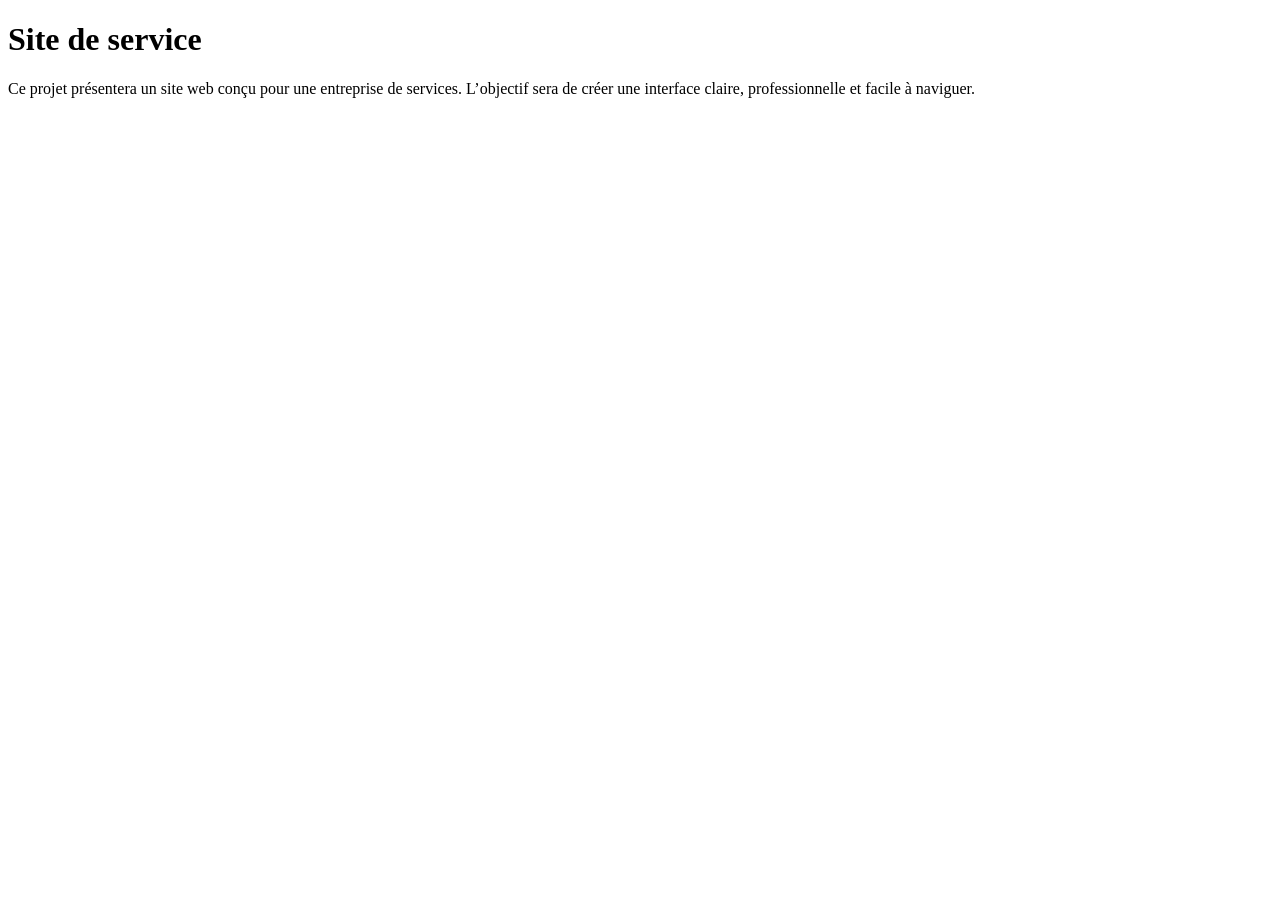
==== pages/services/quickpic.html @ 3af85bb4 "Création de la structure du projet QuickPic" ====
<!DOCTYPE html>
<html lang="fr">
<head>
    <title>Site de service</title>
</head>
<body>
    <h1>Site de service</h1>
    <p>Ce projet présentera un site web conçu pour une entreprise de services. L’objectif sera de créer une interface claire, professionnelle et facile à naviguer.</p>
</body>
</html>
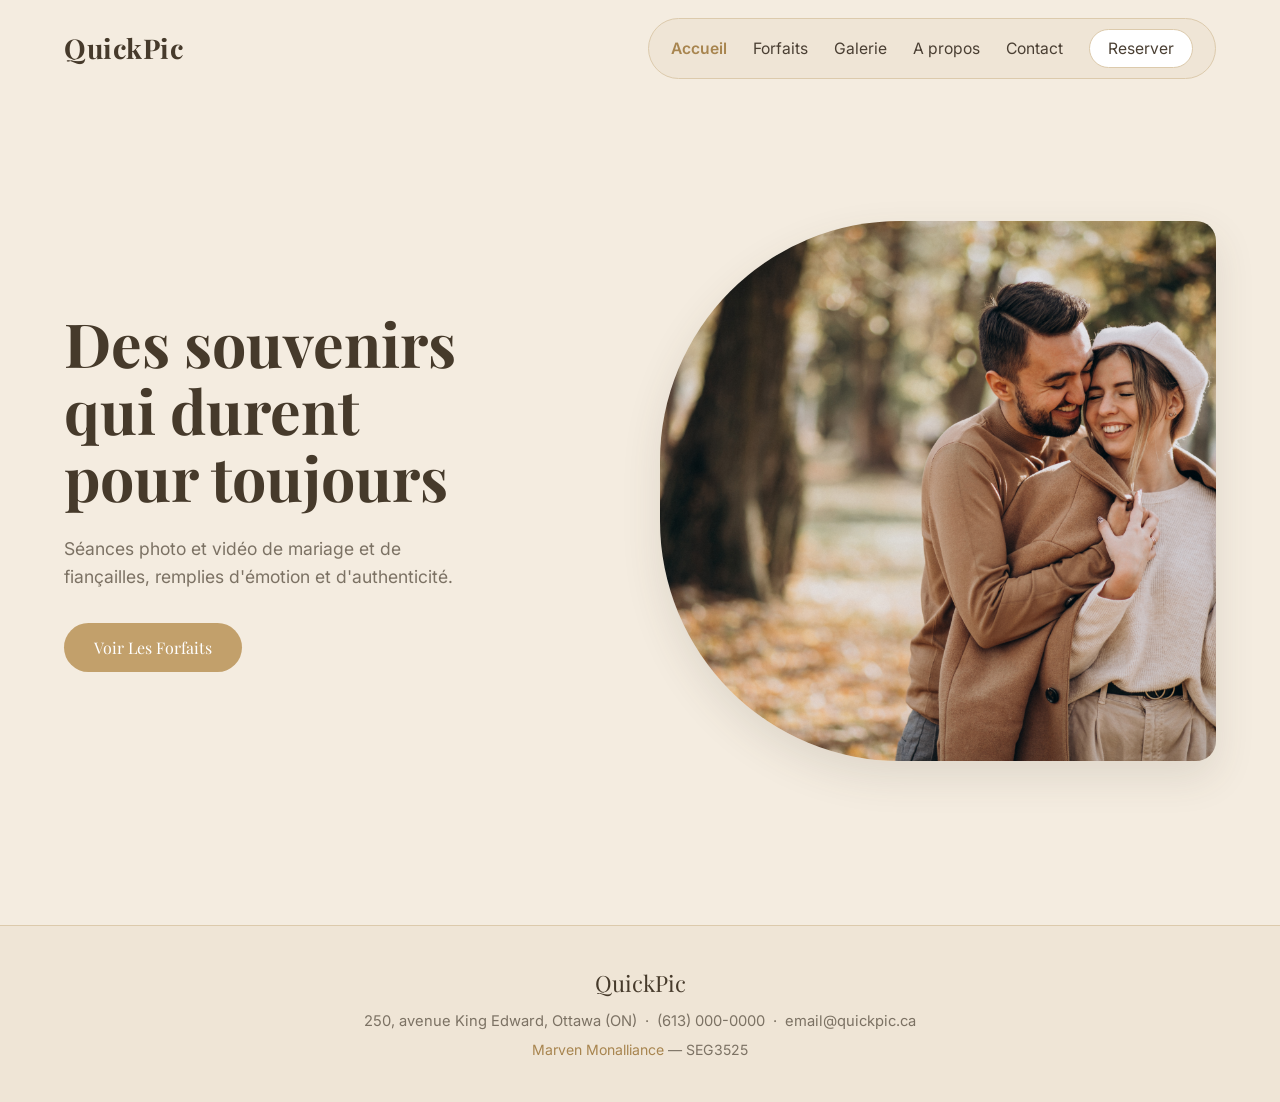
==== commit b6351673: "Ajout du site de service QuickPic" ====
--- a/pages/services/quickpic.html
+++ b/pages/services/quickpic.html
@@ -1,10 +1,237 @@
 <!DOCTYPE html>
 <html lang="fr">
 <head>
-    <title>Site de service</title>
+  <meta charset="UTF-8">
+  <meta name="viewport" content="width=device-width, initial-scale=1">
+  <title>QuickPic | Photographie & Vidéographie de mariage</title>
+
+  <!-- Polices Google (Playfair Display pour les titres, Inter pour le texte) -->
+  <link rel="preconnect" href="https://fonts.googleapis.com">
+  <link rel="preconnect" href="https://fonts.gstatic.com" crossorigin>
+  <link href="https://fonts.googleapis.com/css2?family=Playfair+Display:wght@500;600;700&family=Inter:wght@400;500;600&display=swap" rel="stylesheet">
+
+  <!-- Bootstrap Icons via CDN -->
+  <link href="https://cdn.jsdelivr.net/npm/bootstrap-icons@1.11.3/font/bootstrap-icons.css" rel="stylesheet">
+
+  <!-- Feuille de style personnalisée -->
+  <link href="style.css" rel="stylesheet">
 </head>
 <body>
-    <h1>Site de service</h1>
-    <p>Ce projet présentera un site web conçu pour une entreprise de services. L’objectif sera de créer une interface claire, professionnelle et facile à naviguer.</p>
+
+  <!-- En-tête: barre de navigation flottante -->
+  <header class="navbar">
+    <a class="brand" data-nav="accueil">QuickPic</a>
+
+    <!-- Bouton menu pour l'affichage mobile -->
+    <button class="nav-toggle" id="nav-toggle" aria-label="Ouvrir le menu">
+      <i class="bi bi-list"></i>
+    </button>
+
+    <nav class="nav-links" id="nav-links" aria-label="Navigation principale">
+      <a data-nav="accueil" class="active">Accueil</a>
+      <a data-nav="forfaits">Forfaits</a>
+      <a data-nav="galerie">Galerie</a>
+      <a data-nav="apropos">A propos</a>
+      <a data-nav="contact">Contact</a>
+      <a data-nav="contact" class="btn-reserver">Reserver</a>
+    </nav>
+  </header>
+
+  <main>
+
+    <!-- Vue 1: Accueil / Hero -->
+    <section id="accueil" class="view active">
+      <div class="hero">
+        <div class="hero-text">
+          <h1>Des souvenirs<br>qui durent<br>pour toujours</h1>
+          <p>
+            Séances photo et vidéo de mariage et de fiançailles,
+            remplies d'émotion et d'authenticité.
+          </p>
+          <button class="btn-gold" data-nav="forfaits">Voir Les Forfaits</button>
+        </div>
+        <div class="hero-image">
+          <img src="images/accuiel.jpg" alt="Couple de fiancés enlacés en automne">
+        </div>
+      </div>
+    </section>
+
+    <!-- Vue 2: Forfaits -->
+    <section id="forfaits" class="view">
+      <h2 class="view-title">Veuillez trouver ci-dessous nos forfaits</h2>
+
+      <div class="forfaits-grid">
+        <!-- Forfait Classique -->
+        <article class="forfait-card">
+          <h3>Classique</h3>
+          <p class="prix">299$</p>
+          <ul>
+            <li>1 heure de séance</li>
+            <li>25 photos retouchées</li>
+            <li>Galerie en ligne</li>
+          </ul>
+          <button class="btn-gold" data-forfait="Forfait Classique (Photo)">Choisir</button>
+        </article>
+
+        <!-- Forfait Premium -->
+        <article class="forfait-card">
+          <h3>Premium</h3>
+          <p class="prix">399$</p>
+          <ul>
+            <li>1 heure de tournage</li>
+            <li>Montage professionnel</li>
+            <li>Vidéo HD</li>
+          </ul>
+          <button class="btn-gold" data-forfait="Forfait Premium (Vidéo)">Choisir</button>
+        </article>
+
+        <!-- Forfait Ultra -->
+        <article class="forfait-card">
+          <h3>Ultra</h3>
+          <p class="prix">499$</p>
+          <ul>
+            <li>Photos + vidéo</li>
+            <li>Retouches incluses</li>
+            <li>Galerie complète</li>
+          </ul>
+          <button class="btn-gold" data-forfait="Forfait Ultra (Photo + Vidéo)">Choisir</button>
+        </article>
+      </div>
+
+      <p class="forfaits-note">Tous nos forfaits peuvent être personnalisés selon vos besoins.</p>
+    </section>
+
+    <!-- Vue 3: Galerie -->
+    <section id="galerie" class="view">
+      <h2 class="view-title">Notre galerie</h2>
+      <p class="view-subtitle">Un aperçu des moments que nous avons immortalisés.</p>
+
+      <!-- Les images sont injectées par script.js puis ouvrables dans la visionneuse -->
+      <div class="galerie-grid" id="galerie-grid"></div>
+    </section>
+
+    <!-- Vue 4: À propos -->
+    <section id="apropos" class="view">
+      <h2 class="view-title">À propos de QuickPic</h2>
+
+      <div class="apropos-grid">
+        <div class="apropos-text">
+          <p>
+            <strong>QuickPic</strong> est une entreprise de photographie et de vidéographie
+            spécialisée dans les mariages, les fiançailles et les événements importants.
+          </p>
+          <p>
+            Notre mission est simple: vous permettre de conserver des souvenirs durables
+            de vos moments les plus précieux. Consultez nos forfaits, explorez notre galerie
+            et envoyez-nous une demande de réservation en quelques clics.
+          </p>
+
+          <ul class="coordonnees">
+            <li><i class="bi bi-geo-alt-fill"></i> 100 Louis-Pasteur Private, Ottawa, ON</li>
+            <li><i class="bi bi-telephone-fill"></i> (613) 000-0000</li>
+            <li><i class="bi bi-envelope-fill"></i> email@quickpic.ca</li>
+            <li><i class="bi bi-clock-fill"></i> Lundi au samedi, 9h à 18h</li>
+          </ul>
+        </div>
+
+        <div class="apropos-image">
+          <img src="images/pexels-san-wedding-1649543-6291011.jpg" alt="Mariés lors d'une séance photo">
+        </div>
+      </div>
+    </section>
+
+    <!-- Vue 5: Contact -->
+    <section id="contact" class="view">
+      <div class="contact-grid">
+        <div class="contact-left">
+          <h2>Parlez-nous de<br>votre projet</h2>
+          <p>Remplissez le formulaire ci-dessous et nous vous répondrons sous peu.</p>
+          <div class="contact-image">
+            <img src="images/pexels-newman-photographs-234743505-29891256.jpg" alt="Couple de fiancés souriant">
+          </div>
+        </div>
+
+        <!-- Formulaire de demande de réservation -->
+        <form class="contact-form" id="contact-form">
+          <label for="nom">Nom Complet</label>
+          <input type="text" id="nom" placeholder="Votre Nom" required>
+
+          <label for="courriel">Courriel</label>
+          <input type="email" id="courriel" placeholder="Votre@email.com" required>
+
+          <label for="forfait">Forfait</label>
+          <select id="forfait" required>
+            <option value="" disabled selected>Choisissez un forfait</option>
+            <option value="Forfait Classique (Photo)">Forfait Classique (Photo)</option>
+            <option value="Forfait Premium (Vidéo)">Forfait Premium (Vidéo)</option>
+            <option value="Forfait Ultra (Photo + Vidéo)">Forfait Ultra (Photo + Vidéo)</option>
+          </select>
+
+          <div class="form-row">
+            <div>
+              <label for="date">Date</label>
+              <input type="date" id="date" required>
+            </div>
+            <div>
+              <label for="heure">Heure</label>
+              <input type="time" id="heure" required>
+            </div>
+          </div>
+
+          <label for="message">Message</label>
+          <textarea id="message" rows="3" placeholder="Dites-nous en plus sur votre projet..."></textarea>
+
+          <button type="submit" class="btn-gold">Envoyer Ma Demande</button>
+        </form>
+      </div>
+    </section>
+
+    <!-- Vue 6: Confirmation (Demande envoyée avec succès) -->
+    <section id="confirmation" class="view">
+      <div class="confirmation-grid">
+        <div class="confirmation-text">
+          <h2>Demande Envoyée<br>Avec Succès</h2>
+          <p>
+            Nous avons bien reçu votre demande de réservation. Nous vous contacterons
+            sous peu pour confirmer les détails de votre événement.
+          </p>
+
+          <!-- Résumé rempli dynamiquement par script.js -->
+          <div class="resume-card">
+            <h3>Résumé de votre demande</h3>
+            <div class="resume-ligne"><span>Forfait</span><strong id="r-forfait">—</strong></div>
+            <div class="resume-ligne"><span>Date</span><strong id="r-date">—</strong></div>
+            <div class="resume-ligne"><span>Heure</span><strong id="r-heure">—</strong></div>
+          </div>
+
+          <button class="btn-gold" data-nav="accueil">Retour à l'accueil</button>
+        </div>
+
+        <div class="confirmation-image">
+          <img src="images/groom-bride-together-are-holding-wedding-pink-bouquet.jpg" alt="Mariés tenant un bouquet rose">
+        </div>
+      </div>
+    </section>
+
+  </main>
+
+  <!-- Pied de page: coordonnées et crédit du concepteur -->
+  <footer class="site-footer">
+    <div class="footer-brand">QuickPic</div>
+    <p class="footer-coord">
+      250, avenue King Edward, Ottawa (ON) &nbsp;·&nbsp; (613) 000-0000 &nbsp;·&nbsp; email@quickpic.ca
+    </p>
+    <p class="footer-credit">
+      <a href="../../index.html">Marven Monalliance</a> — SEG3525
+    </p>
+  </footer>
+
+  <!-- Visionneuse d'images pour la galerie -->
+  <div class="lightbox" id="lightbox">
+    <span class="lightbox-close" id="lightbox-close"><i class="bi bi-x-lg"></i></span>
+    <img id="lightbox-img" src="" alt="Image agrandie">
+  </div>
+
+  <script src="script.js"></script>
 </body>
 </html>
--- a/pages/services/style.css
+++ b/pages/services/style.css
@@ -0,0 +1,374 @@
+/* Variables de couleurs — Thème clair (beige/crème/doré) */
+:root {
+  --bg: #F4ECE0;
+  --bg-alt: #EFE5D6;
+  --card: #EFE4D2;
+  --card-border: #DCCAAC;
+  --accent: #C2A06B;
+  --accent-dark: #A8854F;
+  --text: #4A3F33;
+  --text-soft: #7C7264;
+  --heading: #463A2B;
+  --shadow: 0 16px 40px rgba(74, 63, 51, 0.12);
+}
+
+/* Base */
+* { box-sizing: border-box; margin: 0; padding: 0; }
+html { scroll-behavior: smooth; }
+body {
+  font-family: 'Inter', Arial, sans-serif;
+  background: var(--bg);
+  color: var(--text);
+  line-height: 1.6;
+  overflow-x: hidden;
+}
+
+h1, h2, h3, .brand { font-family: 'Playfair Display', Georgia, serif; color: var(--heading); }
+
+/* Barre de navigation flottante */
+.navbar {
+  position: sticky;
+  top: 0;
+  z-index: 1000;
+  display: flex;
+  align-items: center;
+  justify-content: space-between;
+  padding: 18px 5%;
+  background: var(--bg);
+}
+
+.brand {
+  font-size: 1.7rem;
+  font-weight: 700;
+  cursor: pointer;
+  letter-spacing: 0.5px;
+}
+
+/* Conteneur en pilule regroupant les liens */
+.nav-links {
+  display: flex;
+  align-items: center;
+  gap: 26px;
+  background: var(--bg-alt);
+  border: 1px solid var(--card-border);
+  border-radius: 999px;
+  padding: 10px 22px;
+}
+
+.nav-links a {
+  color: var(--text);
+  text-decoration: none;
+  font-size: 0.98rem;
+  cursor: pointer;
+  transition: color 0.2s ease;
+}
+
+.nav-links a:hover { color: var(--accent-dark); }
+
+/* Lien de la vue active */
+.nav-links a.active { color: var(--accent-dark); font-weight: 600; }
+
+/* Bouton «Reserver» dans la barre */
+.btn-reserver {
+  background: #FFFFFF;
+  border: 1px solid var(--card-border);
+  border-radius: 999px;
+  padding: 6px 18px;
+}
+.btn-reserver:hover { background: var(--accent); color: #FFFFFF !important; }
+
+/* Bouton menu */
+.nav-toggle {
+  display: none;
+  background: none;
+  border: none;
+  font-size: 1.6rem;
+  color: var(--heading);
+  cursor: pointer;
+}
+
+/* Bouton doré réutilisable */
+.btn-gold {
+  background: var(--accent);
+  color: #FFFFFF;
+  border: none;
+  border-radius: 999px;
+  padding: 14px 30px;
+  font-size: 1rem;
+  font-family: 'Playfair Display', Georgia, serif;
+  cursor: pointer;
+  transition: background 0.2s ease, transform 0.2s ease;
+}
+.btn-gold:hover { background: var(--accent-dark); transform: translateY(-2px); }
+
+/* Système de vues: une seule visible à la fois */
+.view { display: none; padding: 40px 5% 80px; min-height: calc(100vh - 72px); }
+.view.active {
+  display: flex;
+  flex-direction: column;
+  justify-content: center;
+  animation: fade 0.4s ease;
+}
+
+@keyframes fade {
+  from { opacity: 0; transform: translateY(12px); }
+  to { opacity: 1; transform: translateY(0); }
+}
+
+/* Titres de vue */
+.view-title {
+  font-size: clamp(1.8rem, 3.5vw, 2.4rem);
+  text-align: center;
+  margin-bottom: 10px;
+}
+.view-subtitle { text-align: center; color: var(--text-soft); margin-bottom: 40px; }
+
+/* Vue Accueil */
+.hero {
+  display: grid;
+  grid-template-columns: 1fr 1fr;
+  align-items: center;
+  gap: 40px;
+  max-width: 1200px;
+  margin: 0 auto;
+  min-height: 70vh;
+}
+
+.hero-text h1 {
+  font-size: clamp(2.4rem, 5vw, 3.8rem);
+  line-height: 1.1;
+  margin-bottom: 1.5rem;
+}
+.hero-text p {
+  color: var(--text-soft);
+  font-size: 1.1rem;
+  max-width: 420px;
+  margin-bottom: 2rem;
+}
+
+/* Image du hero avec une courbe prononcée sur le bord gauche */
+.hero-image img {
+  width: 100%;
+  height: 540px;
+  object-fit: cover;
+  border-radius: 240px 20px 20px 240px;
+  box-shadow: var(--shadow);
+  display: block;
+}
+
+/* Vue Forfaits */
+.forfaits-grid {
+  display: grid;
+  grid-template-columns: repeat(3, 1fr);
+  gap: 28px;
+  max-width: 1000px;
+  margin: 0 auto;
+}
+
+.forfait-card {
+  background: var(--card);
+  border: 1px solid var(--card-border);
+  border-radius: 18px;
+  padding: 36px 28px;
+  text-align: center;
+  box-shadow: var(--shadow);
+  transition: transform 0.25s ease;
+}
+.forfait-card:hover { transform: translateY(-8px); }
+
+.forfait-card h3 { font-size: 1.5rem; margin-bottom: 4px; }
+.forfait-card .prix { font-family: 'Playfair Display', serif; font-size: 1.6rem; color: var(--heading); margin-bottom: 20px; }
+
+.forfait-card ul {
+  list-style: none;
+  text-align: left;
+  margin: 0 auto 26px;
+  display: inline-block;
+  color: var(--text-soft);
+}
+.forfait-card li { margin-bottom: 8px; }
+.forfait-card li::before { content: "• "; color: var(--accent-dark); }
+
+.forfaits-note { text-align: center; color: var(--text-soft); margin-top: 40px; }
+
+/* Vue Galerie */
+.galerie-grid {
+  display: grid;
+  grid-template-columns: repeat(3, 1fr);
+  gap: 16px;
+  max-width: 1100px;
+  margin: 0 auto;
+}
+.galerie-grid img {
+  width: 100%;
+  height: 240px;
+  object-fit: cover;
+  border-radius: 14px;
+  cursor: pointer;
+  transition: transform 0.25s ease, box-shadow 0.25s ease;
+}
+.galerie-grid img:hover { transform: scale(1.03); box-shadow: var(--shadow); }
+
+/* Vue À propos */
+.apropos-grid {
+  display: grid;
+  grid-template-columns: 1.1fr 0.9fr;
+  gap: 50px;
+  align-items: center;
+  max-width: 1050px;
+  margin: 0 auto;
+}
+.apropos-text p { color: var(--text-soft); margin-bottom: 1rem; font-size: 1.05rem; }
+.apropos-text strong { color: var(--heading); }
+
+.coordonnees { list-style: none; margin-top: 24px; }
+.coordonnees li { margin-bottom: 10px; color: var(--text); }
+.coordonnees i { color: var(--accent-dark); margin-right: 10px; }
+
+.apropos-image img {
+  width: 100%;
+  height: 380px;
+  object-fit: cover;
+  border-radius: 18px;
+  box-shadow: var(--shadow);
+}
+
+/* Vue Contact */
+.contact-grid {
+  display: grid;
+  grid-template-columns: 1fr 1fr;
+  gap: 50px;
+  max-width: 1050px;
+  margin: 0 auto;
+  align-items: start;
+}
+.contact-left h2 { font-size: clamp(1.8rem, 3.5vw, 2.6rem); line-height: 1.15; margin-bottom: 1rem; }
+.contact-left p { color: var(--text-soft); margin-bottom: 24px; }
+.contact-image img {
+  width: 100%;
+  height: 280px;
+  object-fit: cover;
+  border-radius: 18px;
+  box-shadow: var(--shadow);
+}
+
+/* Formulaire */
+.contact-form {
+  background: var(--card);
+  border: 1px solid var(--card-border);
+  border-radius: 18px;
+  padding: 32px;
+  box-shadow: var(--shadow);
+}
+.contact-form label { display: block; font-weight: 600; margin: 14px 0 6px; color: var(--heading); }
+.contact-form input,
+.contact-form select,
+.contact-form textarea {
+  width: 100%;
+  padding: 12px 14px;
+  border: 1px solid var(--card-border);
+  border-radius: 10px;
+  background: var(--bg);
+  color: var(--text);
+  font-family: 'Inter', sans-serif;
+  font-size: 0.95rem;
+}
+.contact-form input:focus,
+.contact-form select:focus,
+.contact-form textarea:focus { outline: 2px solid var(--accent); }
+
+.form-row { display: grid; grid-template-columns: 1fr 1fr; gap: 16px; }
+.contact-form .btn-gold { width: 100%; margin-top: 24px; }
+
+/* Vue Confirmation */
+.confirmation-grid {
+  display: grid;
+  grid-template-columns: 1fr 1fr;
+  gap: 50px;
+  align-items: center;
+  max-width: 1050px;
+  margin: 0 auto;
+}
+.confirmation-text h2 { font-size: clamp(1.8rem, 3.5vw, 2.6rem); line-height: 1.15; margin-bottom: 1rem; }
+.confirmation-text p { color: var(--text-soft); margin-bottom: 24px; }
+
+.resume-card {
+  background: var(--card);
+  border: 1px solid var(--card-border);
+  border-radius: 16px;
+  padding: 24px 28px;
+  margin-bottom: 26px;
+  box-shadow: var(--shadow);
+}
+.resume-card h3 { text-align: center; margin-bottom: 18px; font-size: 1.3rem; }
+.resume-ligne { display: flex; justify-content: space-between; padding: 8px 0; }
+.resume-ligne span { color: var(--text-soft); }
+
+.confirmation-image img {
+  width: 100%;
+  height: 420px;
+  object-fit: cover;
+  border-radius: 18px;
+  box-shadow: var(--shadow);
+}
+
+/* Pied de page */
+.site-footer {
+  text-align: center;
+  padding: 40px 5%;
+  background: var(--bg-alt);
+  border-top: 1px solid var(--card-border);
+}
+.footer-brand { font-family: 'Playfair Display', serif; font-size: 1.4rem; color: var(--heading); margin-bottom: 8px; }
+.footer-coord { color: var(--text-soft); font-size: 0.92rem; margin-bottom: 6px; }
+.footer-credit { color: var(--text-soft); font-size: 0.88rem; }
+.footer-credit a { color: var(--accent-dark); text-decoration: none; }
+.footer-credit a:hover { text-decoration: underline; }
+
+/* Visionneuse d'images */
+.lightbox {
+  display: none;
+  position: fixed;
+  inset: 0;
+  z-index: 2000;
+  background: rgba(40, 33, 25, 0.85);
+  align-items: center;
+  justify-content: center;
+}
+.lightbox.open { display: flex; }
+.lightbox img { max-width: 88%; max-height: 86%; border-radius: 12px; }
+.lightbox-close {
+  position: absolute;
+  top: 24px;
+  right: 32px;
+  color: #FFFFFF;
+  font-size: 1.8rem;
+  cursor: pointer;
+}
+
+/* Responsive (tablettes et mobiles) */
+@media (max-width: 900px) {
+  .nav-toggle { display: block; }
+  .nav-links {
+    display: none;
+    position: absolute;
+    top: 72px;
+    right: 5%;
+    flex-direction: column;
+    align-items: flex-start;
+    gap: 14px;
+    border-radius: 18px;
+    padding: 20px 26px;
+  }
+  .nav-links.open { display: flex; }
+
+  .hero, .apropos-grid, .contact-grid, .confirmation-grid { grid-template-columns: 1fr; }
+  .hero-image img { height: 360px; border-radius: 20px; }
+  .forfaits-grid { grid-template-columns: 1fr; }
+  .galerie-grid { grid-template-columns: repeat(2, 1fr); }
+}
+
+@media (max-width: 520px) {
+  .galerie-grid { grid-template-columns: 1fr; }
+  .form-row { grid-template-columns: 1fr; }
+}
